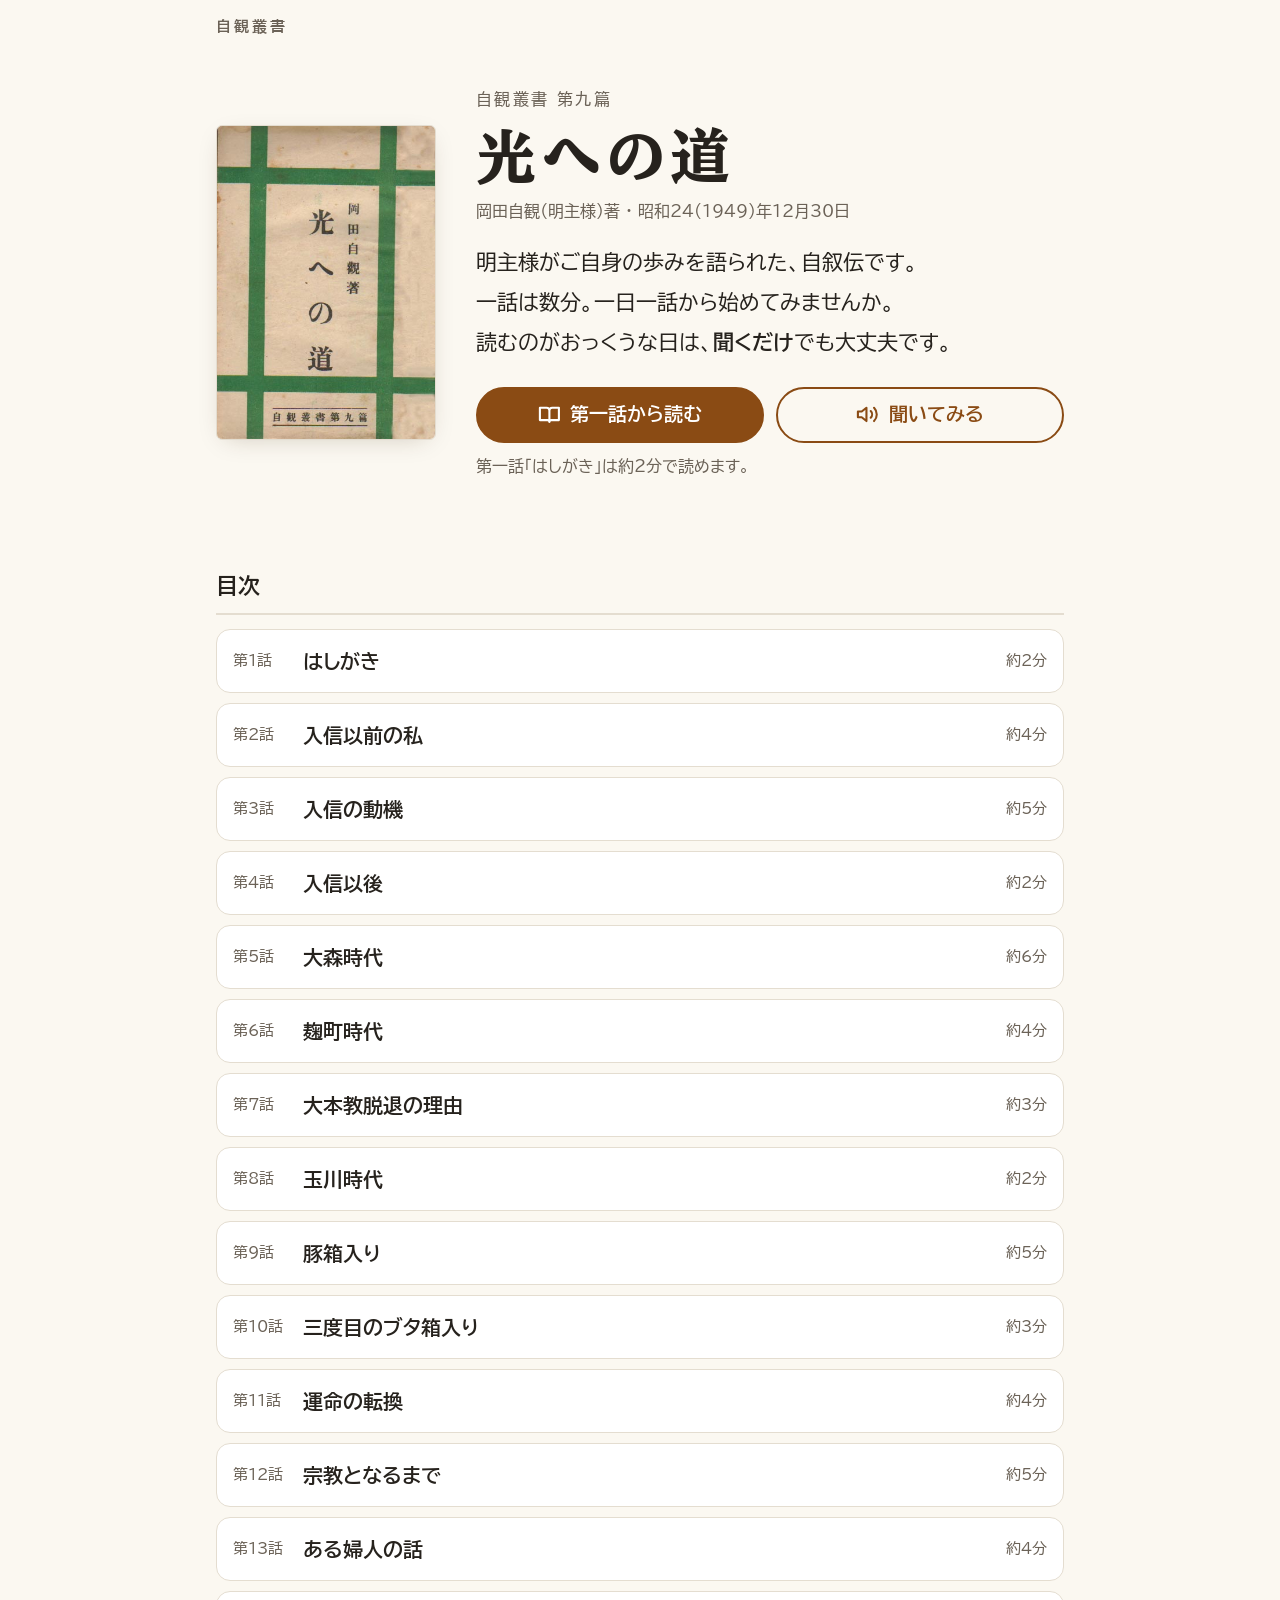
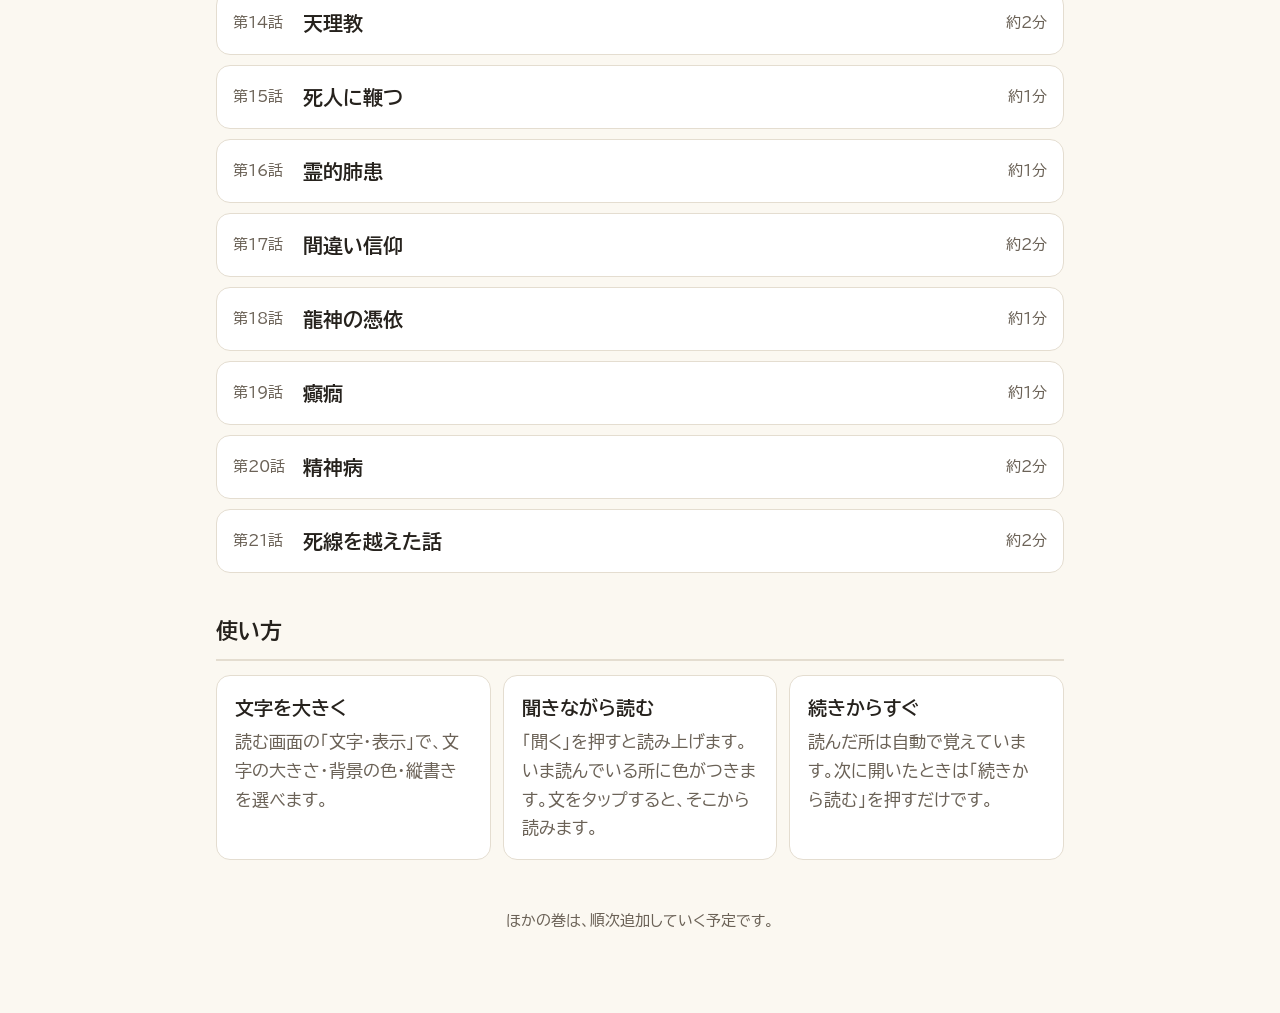
==== index.html @ 4f83bf8d "自観叢書 vol. 9「光への道」: site de leitura fácil com narração karaokê - Leitor de um capítulo por tela: letr" ====
<!doctype html>
<html lang="ja">
<head>
<meta charset="utf-8">
<meta name="viewport" content="width=device-width, initial-scale=1, viewport-fit=cover">
<title>光への道 ｜ 自観叢書</title>
<meta name="description" content="明主様の御論文集『自観叢書』を、大きな文字と読み上げで気軽に。一日一話、数分から。">
<link rel="preconnect" href="https://fonts.googleapis.com">
<link rel="preconnect" href="https://fonts.gstatic.com" crossorigin>
<link href="https://fonts.googleapis.com/css2?family=BIZ+UDMincho:wght@400;700&family=BIZ+UDPGothic:wght@400;700&display=swap" rel="stylesheet">
<link rel="stylesheet" href="css/site.css">
<script src="js/common.js"></script>
</head>
<body class="page-home">
<div class="home">

  <div class="home-top">
    <span class="brand">自観叢書</span>
  </div>

  <section class="hero" aria-labelledby="bookTitle">
    <img class="hero-cover" id="cover" src="img/covers/jikan9.JPG" alt="『光への道』表紙" width="220">
    <div>
      <p class="eyebrow" id="series">自観叢書 第九篇</p>
      <h1 id="bookTitle">光への道</h1>
      <p class="byline">岡田自観（明主様）著 ・ <span id="date"></span></p>
      <p class="lead">
        明主様がご自身の歩みを語られた、自叙伝です。<br>
        一話は数分。一日一話から始めてみませんか。<br>
        読むのがおっくうな日は、<strong>聞くだけ</strong>でも大丈夫です。
      </p>
      <div class="cta">
        <a class="btn btn-primary" id="ctaRead" href="read.html?ch=1">
          <svg viewBox="0 0 24 24" fill="none" stroke="currentColor" stroke-width="2.2" stroke-linecap="round" stroke-linejoin="round" aria-hidden="true"><path d="M2 5h7a3 3 0 0 1 3 3v12a2 2 0 0 0-2-2H2zM22 5h-7a3 3 0 0 0-3 3v12a2 2 0 0 1 2-2h8z"/></svg>
          <span id="ctaReadLabel">第一話から読む</span>
        </a>
        <a class="btn" id="ctaListen" href="read.html?ch=1&amp;listen=1">
          <svg viewBox="0 0 24 24" fill="none" stroke="currentColor" stroke-width="2.2" stroke-linecap="round" stroke-linejoin="round" aria-hidden="true"><path d="M11 5 6 9H2v6h4l5 4z"/><path d="M15.5 8.5a5 5 0 0 1 0 7M19 5a10 10 0 0 1 0 14"/></svg>
          聞いてみる
        </a>
      </div>
      <p class="cta-sub" id="ctaSub"></p>
      <div class="progress" id="progress" hidden>
        <span id="progressText"></span>
        <div class="progress-bar" aria-hidden="true"><span id="progressFill" style="width:0"></span></div>
      </div>
    </div>
  </section>

  <h2 class="section-title">目次</h2>
  <ol class="toc" id="toc"></ol>

  <h2 class="section-title">使い方</h2>
  <div class="howto">
    <div><b>文字を大きく</b><p>読む画面の「文字・表示」で、文字の大きさ・背景の色・縦書きを選べます。</p></div>
    <div><b>聞きながら読む</b><p>「聞く」を押すと読み上げます。いま読んでいる所に色がつきます。文をタップすると、そこから読みます。</p></div>
    <div><b>続きからすぐ</b><p>読んだ所は自動で覚えています。次に開いたときは「続きから読む」を押すだけです。</p></div>
  </div>

  <p class="home-foot">ほかの巻は、順次追加していく予定です。</p>
</div>

<script src="data/vol09.js"></script>
<script src="js/home.js"></script>
</body>
</html>
---- css/site.css ----
/* ============================================================
   自観叢書 — leitura acessível
   Tokens por tema em :root[data-theme]. Tamanho do texto em --fs
   (definido por js/common.js a partir das configurações).
   ============================================================ */

:root {
  --fs: 22px;
  --lh: 2.05;
  --font-gothic: 'BIZ UDPGothic', 'Hiragino Sans', 'Yu Gothic UI', 'Meiryo', sans-serif;
  --font-mincho: 'BIZ UDMincho', 'Hiragino Mincho ProN', 'Yu Mincho', serif;
  --font-text: var(--font-gothic);

  --bg: #fbf8f1;
  --surface: #ffffff;
  --ink: #26221d;
  --muted: #6b6257;
  --line: #e4ddd0;
  --accent: #8a4b14;          /* marrom-âmbar, contraste AA sobre --bg */
  --accent-ink: #ffffff;
  --accent-soft: #f3e3c6;
  --cur-bg: #fff1b8;          /* frase sendo lida */
  --done-ink: #7a2e00;        /* parte já lida (karaokê) */
  --done-bg: #ffd977;
  --focus: #1d5fbf;
  --shadow: 0 6px 24px -10px rgba(60, 40, 10, .25);
  --ok: #2f7a3b;
  color-scheme: light;
}

:root[data-theme="cream"] {
  --bg: #f4ecd8;
  --surface: #fbf5e6;
  --ink: #3a2f22;
  --muted: #6e604c;
  --line: #e0d3b6;
  --accent-soft: #ead8b2;
  --cur-bg: #fde9a4;
}

:root[data-theme="dark"] {
  --bg: #17150f;
  --surface: #221f18;
  --ink: #ece4d6;
  --muted: #a99f8f;
  --line: #3a352b;
  --accent: #e0a560;
  --accent-ink: #1a140c;
  --accent-soft: #3a2e1d;
  --cur-bg: #3b3220;
  --done-ink: #ffd27a;
  --done-bg: #5a4518;
  --focus: #7fb0ff;
  --shadow: 0 6px 24px -10px rgba(0, 0, 0, .7);
  --ok: #7cc489;
  color-scheme: dark;
}

:root[data-theme="contrast"] {
  --bg: #000000;
  --surface: #000000;
  --ink: #ffff00;
  --muted: #ffffff;
  --line: #ffffff;
  --accent: #00ffff;
  --accent-ink: #000000;
  --accent-soft: #002b2b;
  --cur-bg: #1a1a1a;
  --done-ink: #000000;
  --done-bg: #ffffff;
  --focus: #00ffff;
  --shadow: none;
  --ok: #00ff66;
  color-scheme: dark;
}

:root[data-font="mincho"] { --font-text: var(--font-mincho); }
:root[data-spacing="normal"] { --lh: 1.8; }

* { box-sizing: border-box; }

html { -webkit-text-size-adjust: 100%; }

body {
  margin: 0;
  background: var(--bg);
  color: var(--ink);
  font-family: var(--font-gothic);
  font-size: 18px;
  line-height: 1.7;
  font-feature-settings: "palt" 0;
}

a { color: var(--accent); }

:focus-visible {
  outline: 3px solid var(--focus);
  outline-offset: 2px;
  border-radius: 6px;
}

button { font: inherit; color: inherit; }

.sr-only {
  position: absolute; width: 1px; height: 1px; overflow: hidden;
  clip: rect(0 0 0 0); white-space: nowrap;
}

/* ---------- Botões ---------- */
.btn {
  display: inline-flex;
  align-items: center;
  justify-content: center;
  gap: .5em;
  min-height: 56px;
  padding: 0 1.4em;
  border-radius: 999px;
  border: 2px solid var(--accent);
  background: transparent;
  color: var(--accent);
  font-size: 19px;
  font-weight: 700;
  text-decoration: none;
  cursor: pointer;
  transition: background .15s, color .15s, transform .1s;
}
.btn:hover { background: var(--accent-soft); }
.btn:active { transform: scale(.98); }
.btn-primary { background: var(--accent); color: var(--accent-ink); }
.btn-primary:hover { background: var(--accent); filter: brightness(1.08); }
.btn svg { width: 1.2em; height: 1.2em; flex: none; }

/* ============================================================
   Página inicial
   ============================================================ */
.home { max-width: 880px; margin: 0 auto; padding: 0 16px 64px; }

.home-top {
  display: flex; align-items: center; justify-content: space-between;
  padding: 14px 0; gap: 12px;
}
.brand { font-size: 15px; font-weight: 700; letter-spacing: .2em; color: var(--muted); }

.hero {
  display: grid;
  grid-template-columns: 1fr;
  gap: 24px;
  padding: 16px 0 32px;
  align-items: center;
}
@media (min-width: 720px) {
  .hero { grid-template-columns: 220px 1fr; gap: 40px; padding: 32px 0 48px; }
}
.hero-cover {
  width: 160px; margin: 0 auto;
  border-radius: 6px;
  box-shadow: var(--shadow);
  border: 1px solid var(--line);
  display: block;
}
@media (min-width: 720px) { .hero-cover { width: 220px; } }

.eyebrow { margin: 0; color: var(--muted); font-size: 16px; letter-spacing: .15em; }
.hero h1 {
  font-family: var(--font-mincho);
  font-size: clamp(40px, 9vw, 60px);
  line-height: 1.25;
  margin: 6px 0 4px;
  font-weight: 700;
  letter-spacing: .08em;
}
.byline { margin: 0 0 18px; color: var(--muted); font-size: 16px; }
.lead { font-size: 21px; line-height: 1.9; margin: 0 0 24px; }
.cta { display: flex; flex-wrap: wrap; gap: 12px; }
.cta .btn { flex: 1 1 220px; }
.cta-sub { margin: 10px 0 0; color: var(--muted); font-size: 16px; }

.progress {
  margin-top: 22px;
  font-size: 16px;
  color: var(--muted);
}
.progress-bar {
  height: 12px; border-radius: 999px; background: var(--line); overflow: hidden; margin-top: 6px;
}
.progress-bar span { display: block; height: 100%; background: var(--ok); border-radius: 999px; transition: width .4s; }

.section-title {
  font-size: 22px; margin: 40px 0 14px; padding-bottom: 8px; border-bottom: 2px solid var(--line);
}

/* Lista de capítulos */
.toc { list-style: none; padding: 0; margin: 0; display: grid; gap: 10px; }
.toc a {
  display: grid;
  grid-template-columns: 3.2em 1fr auto;
  align-items: center;
  gap: 12px;
  min-height: 64px;
  padding: 10px 16px;
  border-radius: 14px;
  background: var(--surface);
  border: 1px solid var(--line);
  color: var(--ink);
  text-decoration: none;
}
.toc a:hover { border-color: var(--accent); }
.toc .num { color: var(--muted); font-size: 15px; white-space: nowrap; }
.toc .ttl { font-size: 20px; font-weight: 700; line-height: 1.4; }
.toc .min { color: var(--muted); font-size: 15px; white-space: nowrap; text-align: right; }
.toc .is-read .num { color: var(--ok); font-weight: 700; }
.toc .is-last { border: 2px solid var(--accent); }

.howto { display: grid; gap: 12px; grid-template-columns: 1fr; }
@media (min-width: 720px) { .howto { grid-template-columns: repeat(3, 1fr); } }
.howto div {
  background: var(--surface); border: 1px solid var(--line); border-radius: 14px; padding: 16px 18px;
}
.howto b { display: block; font-size: 19px; margin-bottom: 4px; }
.howto p { margin: 0; font-size: 17px; color: var(--muted); line-height: 1.7; }

.home-foot { margin-top: 48px; color: var(--muted); font-size: 15px; text-align: center; }

/* ============================================================
   Leitor
   ============================================================ */
.topbar {
  position: sticky; top: 0; z-index: 20;
  display: flex; align-items: center; justify-content: space-between; gap: 8px;
  padding: 8px 12px;
  background: var(--bg);
  border-bottom: 1px solid var(--line);
}
.topbar .chip {
  display: inline-flex; align-items: center; gap: 6px;
  min-height: 48px; padding: 0 14px;
  border-radius: 999px; border: 1px solid var(--line);
  background: var(--surface); color: var(--ink);
  font-size: 17px; font-weight: 700; text-decoration: none; cursor: pointer;
}
.topbar .chip { white-space: nowrap; }
.topbar .chip svg { width: 22px; height: 22px; flex: none; }
.topbar .where { font-size: 15px; color: var(--muted); text-align: center; flex: 1; min-width: 0; white-space: nowrap; overflow: hidden; text-overflow: ellipsis; }
@media (max-width: 480px) {
  .topbar { padding: 8px; gap: 6px; }
  .topbar .chip { padding: 0 10px; font-size: 16px; gap: 4px; }
  .topbar .where { display: none; }
  .topbar .chip .lg { display: none; }
}

.reader {
  max-width: 34em;
  margin: 0 auto;
  padding: 24px 16px 200px;
  font-family: var(--font-text);
  font-size: var(--fs);
  line-height: var(--lh);
}

.ch-head { margin: 8px 0 1.6em; }
.ch-kicker { font-size: .7em; color: var(--muted); letter-spacing: .1em; margin: 0; line-height: 1.6; }
.ch-title { font-size: 1.45em; line-height: 1.5; margin: .2em 0 0; font-weight: 700; }

.reader p { margin: 0 0 1.1em; }
.reader p.indent { text-indent: 1em; }
.reader .waka {
  margin: 1.4em 0; padding: .8em 1em;
  border-left: 4px solid var(--accent-soft);
  font-family: var(--font-mincho);
}
.reader .waka .s { display: block; }
.reader .waka .s + .s { padding-left: 3em; }
.reader .note {
  font-size: .85em; color: var(--muted);
  background: var(--surface); border: 1px solid var(--line); border-radius: 10px;
  padding: .5em .9em;
}

/* Frases (unidade do karaokê) */
.s { border-radius: 4px; cursor: pointer; transition: background .25s; -webkit-box-decoration-break: clone; box-decoration-break: clone; }
.s:hover { background: var(--accent-soft); }
.s.cur { background: var(--cur-bg); box-shadow: 0 0 0 3px var(--cur-bg); }
.s .k.done { color: var(--done-ink); background: var(--done-bg); }
.ch-title .s.cur { box-shadow: 0 0 0 4px var(--cur-bg); }

rt { font-size: .5em; color: var(--muted); }
.no-ruby rt { display: none; }

/* Fim do capítulo */
.ch-end {
  margin: 2.5em 0 0;
  padding: 1.2em;
  border-radius: 16px;
  background: var(--surface);
  border: 1px solid var(--line);
  font-family: var(--font-gothic);
  font-size: 18px;
  line-height: 1.7;
  text-align: center;
}
.ch-end .done-msg { font-size: 20px; font-weight: 700; color: var(--ok); margin: 0 0 .3em; }
.ch-end .sub { margin: 0 0 1em; color: var(--muted); }
.ch-end .next-ttl { display: block; font-size: 15px; font-weight: 400; opacity: .9; }
.ch-end .btn { width: 100%; margin-top: 10px; min-height: 64px; flex-direction: column; gap: 0; line-height: 1.3; padding: 8px 16px; }
.colophon { margin-top: 2em; font-size: 15px; color: var(--muted); line-height: 1.9; text-align: left; }
.colophon h3 { font-size: 16px; margin: 0 0 .4em; }

/* ---------- Escrita vertical (縦書き) ---------- */
.vertical .reader {
  writing-mode: vertical-rl;
  width: 100%;              /* fluxo ortogonal: sem isto a largura segue o conteúdo */
  max-width: none;
  height: calc(100dvh - 65px - 96px);
  margin: 0;
  padding: 24px 16px;
  overflow-x: auto;
  overflow-y: hidden;
}
.vertical .reader p { margin: 0 0 0 1.1em; }
.vertical .ch-head { margin: 0 0 0 1.6em; }
.vertical .reader .waka { border-left: none; border-top: 4px solid var(--accent-soft); margin: 0 1.4em; padding: 1em .8em; }
.vertical .reader .waka .s + .s { padding-left: 0; padding-top: 3em; }
.vertical .ch-end { writing-mode: horizontal-tb; width: min(320px, 80vw); align-self: start; margin: 0 2em 0 0; }
.vertical .s.cur { box-shadow: 0 0 0 3px var(--cur-bg); }

/* ---------- Barra do player ---------- */
.player {
  position: fixed; left: 0; right: 0; bottom: 0; z-index: 30;
  background: var(--surface);
  border-top: 1px solid var(--line);
  box-shadow: 0 -8px 24px -16px rgba(0,0,0,.35);
  padding: 10px 12px calc(10px + env(safe-area-inset-bottom));
}
.player-row {
  max-width: 640px; margin: 0 auto;
  display: grid;
  grid-template-columns: 56px minmax(120px, 1fr) 56px auto;
  gap: 8px; align-items: center;
}
.pbtn {
  min-height: 56px; min-width: 56px;
  border-radius: 999px;
  border: 1px solid var(--line);
  background: var(--bg);
  display: inline-flex; align-items: center; justify-content: center; gap: 6px;
  cursor: pointer; font-size: 16px; font-weight: 700;
}
.pbtn svg { width: 26px; height: 26px; }
.pbtn-main {
  background: var(--accent); color: var(--accent-ink); border-color: var(--accent);
  font-size: 20px; padding: 0 18px; white-space: nowrap;
}
.pbtn-main svg { width: 28px; height: 28px; }
.pbtn-main .ico-stop,
.pbtn-main.is-playing .ico-play { display: none; }
.pbtn-main.is-playing .ico-stop { display: inline; }
.pbtn-rate { padding: 4px 12px; font-size: 15px; min-width: 88px; max-width: 120px; flex-direction: column; gap: 0; line-height: 1.25; border-radius: 16px; }
.pbtn-rate small { font-size: 12px; font-weight: 400; color: var(--muted); }
.pbtn[disabled] { opacity: .45; cursor: default; }
.player-msg { max-width: 640px; margin: 8px auto 0; font-size: 15px; color: var(--muted); text-align: center; }
.player-msg:empty { display: none; }
.pulse { animation: pulse 1.6s ease-in-out infinite; }
@keyframes pulse { 0%, 100% { box-shadow: 0 0 0 0 rgba(138, 75, 20, .45); } 50% { box-shadow: 0 0 0 12px rgba(138, 75, 20, 0); } }

/* Botão "voltar à posição" quando o usuário rola durante a leitura */
.follow-btn {
  position: fixed; right: 16px; bottom: calc(96px + env(safe-area-inset-bottom)); z-index: 31;
  min-height: 52px; padding: 0 18px; border-radius: 999px;
  background: var(--ink); color: var(--bg); border: none;
  font-size: 16px; font-weight: 700; box-shadow: var(--shadow); cursor: pointer;
}
.follow-btn[hidden] { display: none; }

/* ---------- Painéis (目次 / 設定) ---------- */
.sheet { position: fixed; inset: 0; z-index: 50; display: none; }
.sheet.open { display: block; }
.sheet-backdrop { position: absolute; inset: 0; background: rgba(0,0,0,.45); }
.sheet-card {
  position: absolute; left: 0; right: 0; bottom: 0;
  max-height: 88dvh; overflow-y: auto;
  background: var(--bg); color: var(--ink);
  border-radius: 20px 20px 0 0;
  padding: 8px 16px calc(24px + env(safe-area-inset-bottom));
  font-family: var(--font-gothic);
  writing-mode: horizontal-tb;
}
@media (min-width: 720px) {
  .sheet-card { left: 50%; right: auto; width: 600px; transform: translateX(-50%); bottom: 24px; border-radius: 20px; max-height: 84dvh; }
}
.sheet-head { display: flex; align-items: center; justify-content: space-between; position: sticky; top: 0; background: var(--bg); padding: 8px 0; z-index: 1; }
.sheet-head h2 { font-size: 21px; margin: 0; }

.opt { margin: 14px 0 20px; }
.opt-label { font-size: 17px; font-weight: 700; margin: 0 0 8px; }
.seg { display: flex; flex-wrap: wrap; gap: 8px; }
.seg button {
  flex: 1 1 0; min-width: 72px; min-height: 52px; padding: 4px 10px;
  border-radius: 12px; border: 2px solid var(--line); background: var(--surface);
  cursor: pointer; font-size: 17px; font-weight: 700; line-height: 1.3;
}
.seg button[aria-pressed="true"] { border-color: var(--accent); background: var(--accent-soft); }
.seg small { font-size: 13px; font-weight: 400; color: var(--muted); }
.opt[hidden] { display: none; }
.seg .sw { display: block; width: 100%; height: 14px; border-radius: 4px; margin-top: 4px; border: 1px solid var(--line); }
.opt select {
  width: 100%; min-height: 52px; font-size: 17px; padding: 0 12px;
  border-radius: 12px; border: 2px solid var(--line); background: var(--surface); color: var(--ink);
}
.opt .hint { margin: 6px 0 0; color: var(--muted); font-size: 15px; }
.sample { padding: 12px 14px; border: 1px dashed var(--line); border-radius: 12px; font-family: var(--font-text); font-size: var(--fs); line-height: var(--lh); }

.sheet .toc a { min-height: 58px; }

/* ---------- Impressão ---------- */
@media print {
  .topbar, .player, .follow-btn, .sheet, .ch-end .btn { display: none !important; }
  body { background: #fff; color: #000; }
  .reader { padding: 0; max-width: none; font-size: 12pt; }
  .s.cur, .s .k.done { background: none !important; box-shadow: none !important; color: inherit !important; }
}

@media (prefers-reduced-motion: reduce) {
  * { transition: none !important; animation: none !important; scroll-behavior: auto !important; }
}
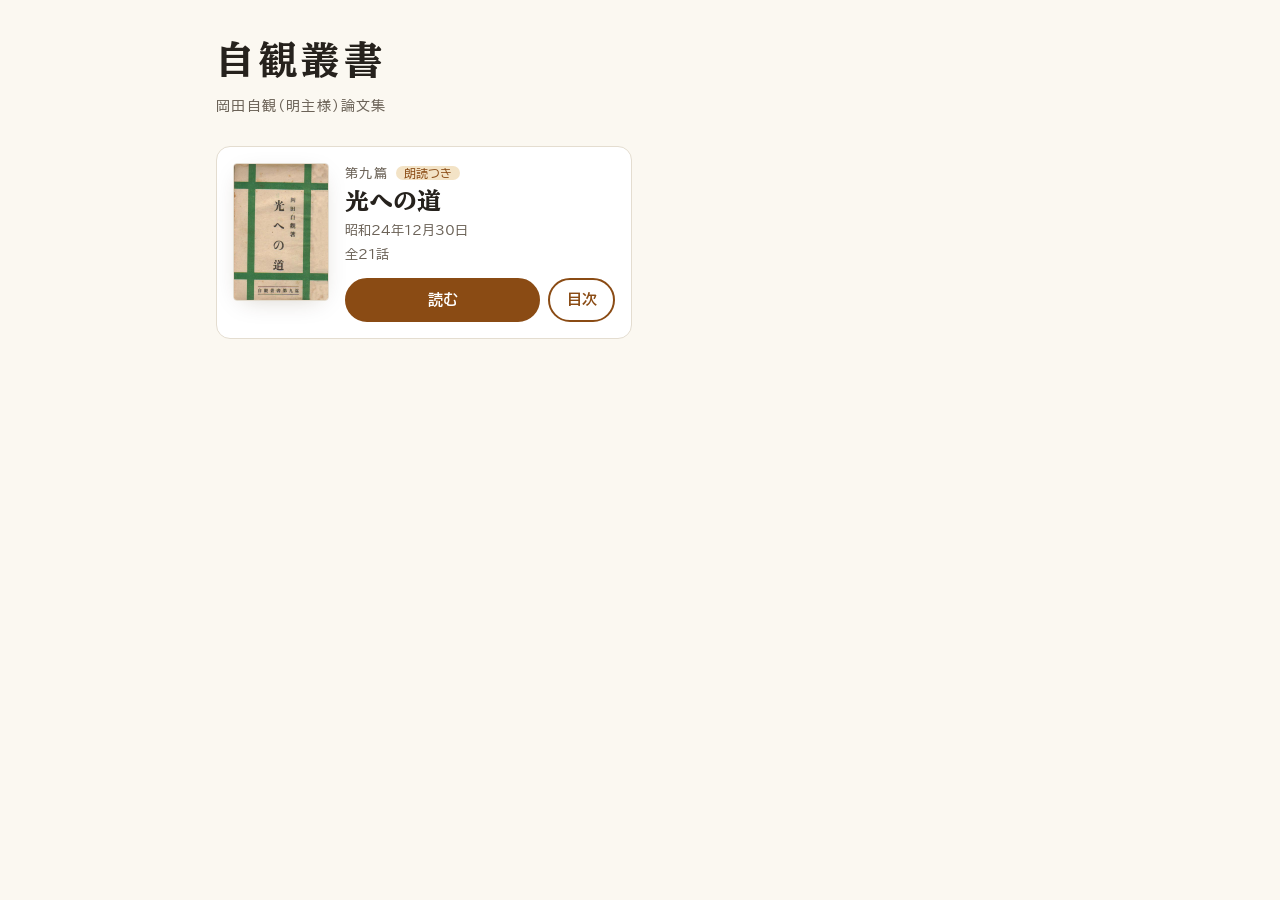
==== commit c39487b2: "Estante de volumes, sem texto de convite e letras menores - index.html vira a estante do 自観叢書 (um ca" ====
--- a/index.html
+++ b/index.html
@@ -3,64 +3,25 @@
 <head>
 <meta charset="utf-8">
 <meta name="viewport" content="width=device-width, initial-scale=1, viewport-fit=cover">
-<title>光への道 ｜ 自観叢書</title>
-<meta name="description" content="明主様の御論文集『自観叢書』を、大きな文字と読み上げで気軽に。一日一話、数分から。">
+<title>自観叢書</title>
+<meta name="description" content="岡田自観（明主様）の論文集『自観叢書』。朗読つきで、続きからすぐに読めます。">
 <link rel="preconnect" href="https://fonts.googleapis.com">
 <link rel="preconnect" href="https://fonts.gstatic.com" crossorigin>
 <link href="https://fonts.googleapis.com/css2?family=BIZ+UDMincho:wght@400;700&family=BIZ+UDPGothic:wght@400;700&display=swap" rel="stylesheet">
 <link rel="stylesheet" href="css/site.css">
+<script src="data/library.js"></script>
 <script src="js/common.js"></script>
 </head>
 <body class="page-home">
 <div class="home">
+  <header class="shelf-head">
+    <h1>自観叢書</h1>
+    <p>岡田自観（明主様）論文集</p>
+  </header>
 
-  <div class="home-top">
-    <span class="brand">自観叢書</span>
-  </div>
-
-  <section class="hero" aria-labelledby="bookTitle">
-    <img class="hero-cover" id="cover" src="img/covers/jikan9.JPG" alt="『光への道』表紙" width="220">
-    <div>
-      <p class="eyebrow" id="series">自観叢書 第九篇</p>
-      <h1 id="bookTitle">光への道</h1>
-      <p class="byline">岡田自観（明主様）著 ・ <span id="date"></span></p>
-      <p class="lead">
-        明主様がご自身の歩みを語られた、自叙伝です。<br>
-        一話は数分。一日一話から始めてみませんか。<br>
-        読むのがおっくうな日は、<strong>聞くだけ</strong>でも大丈夫です。
-      </p>
-      <div class="cta">
-        <a class="btn btn-primary" id="ctaRead" href="read.html?ch=1">
-          <svg viewBox="0 0 24 24" fill="none" stroke="currentColor" stroke-width="2.2" stroke-linecap="round" stroke-linejoin="round" aria-hidden="true"><path d="M2 5h7a3 3 0 0 1 3 3v12a2 2 0 0 0-2-2H2zM22 5h-7a3 3 0 0 0-3 3v12a2 2 0 0 1 2-2h8z"/></svg>
-          <span id="ctaReadLabel">第一話から読む</span>
-        </a>
-        <a class="btn" id="ctaListen" href="read.html?ch=1&amp;listen=1">
-          <svg viewBox="0 0 24 24" fill="none" stroke="currentColor" stroke-width="2.2" stroke-linecap="round" stroke-linejoin="round" aria-hidden="true"><path d="M11 5 6 9H2v6h4l5 4z"/><path d="M15.5 8.5a5 5 0 0 1 0 7M19 5a10 10 0 0 1 0 14"/></svg>
-          聞いてみる
-        </a>
-      </div>
-      <p class="cta-sub" id="ctaSub"></p>
-      <div class="progress" id="progress" hidden>
-        <span id="progressText"></span>
-        <div class="progress-bar" aria-hidden="true"><span id="progressFill" style="width:0"></span></div>
-      </div>
-    </div>
-  </section>
-
-  <h2 class="section-title">目次</h2>
-  <ol class="toc" id="toc"></ol>
-
-  <h2 class="section-title">使い方</h2>
-  <div class="howto">
-    <div><b>文字を大きく</b><p>読む画面の「文字・表示」で、文字の大きさ・背景の色・縦書きを選べます。</p></div>
-    <div><b>聞きながら読む</b><p>「聞く」を押すと読み上げます。いま読んでいる所に色がつきます。文をタップすると、そこから読みます。</p></div>
-    <div><b>続きからすぐ</b><p>読んだ所は自動で覚えています。次に開いたときは「続きから読む」を押すだけです。</p></div>
-  </div>
-
-  <p class="home-foot">ほかの巻は、順次追加していく予定です。</p>
+  <ul class="shelf" id="shelf"></ul>
 </div>
 
-<script src="data/vol09.js"></script>
-<script src="js/home.js"></script>
+<script src="js/shelf.js"></script>
 </body>
 </html>
--- a/css/site.css
+++ b/css/site.css
@@ -86,7 +86,7 @@
   background: var(--bg);
   color: var(--ink);
   font-family: var(--font-gothic);
-  font-size: 18px;
+  font-size: 16px;
   line-height: 1.7;
   font-feature-settings: "palt" 0;
 }
@@ -112,13 +112,13 @@
   align-items: center;
   justify-content: center;
   gap: .5em;
-  min-height: 56px;
-  padding: 0 1.4em;
+  min-height: 50px;
+  padding: 0 1.3em;
   border-radius: 999px;
   border: 2px solid var(--accent);
   background: transparent;
   color: var(--accent);
-  font-size: 19px;
+  font-size: 17px;
   font-weight: 700;
   text-decoration: none;
   cursor: pointer;
@@ -139,7 +139,7 @@
   display: flex; align-items: center; justify-content: space-between;
   padding: 14px 0; gap: 12px;
 }
-.brand { font-size: 15px; font-weight: 700; letter-spacing: .2em; color: var(--muted); }
+.brand { font-size: 14px; font-weight: 700; letter-spacing: .2em; color: var(--muted); text-decoration: none; }
 
 .hero {
   display: grid;
@@ -149,45 +149,66 @@
   align-items: center;
 }
 @media (min-width: 720px) {
-  .hero { grid-template-columns: 220px 1fr; gap: 40px; padding: 32px 0 48px; }
+  .hero { grid-template-columns: 180px 1fr; gap: 36px; padding: 28px 0 40px; }
 }
 .hero-cover {
-  width: 160px; margin: 0 auto;
+  width: 130px; margin: 0 auto;
   border-radius: 6px;
   box-shadow: var(--shadow);
   border: 1px solid var(--line);
   display: block;
 }
-@media (min-width: 720px) { .hero-cover { width: 220px; } }
-
-.eyebrow { margin: 0; color: var(--muted); font-size: 16px; letter-spacing: .15em; }
+@media (min-width: 720px) { .hero-cover { width: 180px; } }
+
+.eyebrow { margin: 0; color: var(--muted); font-size: 14px; letter-spacing: .15em; }
 .hero h1 {
   font-family: var(--font-mincho);
-  font-size: clamp(40px, 9vw, 60px);
+  font-size: clamp(30px, 7vw, 46px);
   line-height: 1.25;
   margin: 6px 0 4px;
   font-weight: 700;
   letter-spacing: .08em;
 }
-.byline { margin: 0 0 18px; color: var(--muted); font-size: 16px; }
+.byline { margin: 0 0 18px; color: var(--muted); font-size: 14px; }
 .lead { font-size: 21px; line-height: 1.9; margin: 0 0 24px; }
 .cta { display: flex; flex-wrap: wrap; gap: 12px; }
 .cta .btn { flex: 1 1 220px; }
-.cta-sub { margin: 10px 0 0; color: var(--muted); font-size: 16px; }
+.cta-sub { margin: 10px 0 0; color: var(--muted); font-size: 14px; }
 
 .progress {
-  margin-top: 22px;
-  font-size: 16px;
+  margin-top: 20px;
+  font-size: 14px;
   color: var(--muted);
 }
 .progress-bar {
-  height: 12px; border-radius: 999px; background: var(--line); overflow: hidden; margin-top: 6px;
+  height: 8px; border-radius: 999px; background: var(--line); overflow: hidden; margin-top: 6px;
 }
 .progress-bar span { display: block; height: 100%; background: var(--ok); border-radius: 999px; transition: width .4s; }
 
 .section-title {
-  font-size: 22px; margin: 40px 0 14px; padding-bottom: 8px; border-bottom: 2px solid var(--line);
-}
+  font-size: 18px; margin: 32px 0 12px; padding-bottom: 8px; border-bottom: 2px solid var(--line);
+}
+
+/* Estante (index.html): um cartão por volume */
+.shelf-head { padding: 28px 0 8px; }
+.shelf-head h1 { font-family: var(--font-mincho); font-size: clamp(28px, 6vw, 38px); letter-spacing: .12em; margin: 0; }
+.shelf-head p { margin: 2px 0 0; color: var(--muted); font-size: 14px; letter-spacing: .1em; }
+.shelf { list-style: none; padding: 0; margin: 20px 0 0; display: grid; gap: 16px; }
+@media (min-width: 720px) { .shelf { grid-template-columns: repeat(2, 1fr); } }
+.vol-card {
+  display: grid; grid-template-columns: 96px 1fr; gap: 16px; align-items: start;
+  padding: 16px; border-radius: 14px; background: var(--surface); border: 1px solid var(--line);
+}
+.vol-cover img { width: 96px; display: block; border-radius: 4px; border: 1px solid var(--line); box-shadow: var(--shadow); }
+.vol-num { margin: 0; font-size: 13px; color: var(--muted); letter-spacing: .1em; }
+.vol-num .badge { margin-left: 8px; padding: 1px 8px; border-radius: 999px; background: var(--accent-soft); color: var(--accent); font-size: 12px; letter-spacing: 0; }
+.vol-title { margin: 0; font-family: var(--font-mincho); font-size: 24px; line-height: 1.35; }
+.vol-title a { color: var(--ink); text-decoration: none; }
+.vol-meta, .vol-status { margin: 2px 0 0; font-size: 13px; color: var(--muted); }
+.vol-card .progress-bar { margin-top: 6px; }
+.vol-actions { display: flex; flex-wrap: wrap; gap: 8px; margin-top: 12px; }
+.vol-actions .btn { min-height: 44px; font-size: 15px; padding: 0 1.1em; }
+.vol-actions .btn-primary { flex: 1 1 auto; }
 
 /* Lista de capítulos */
 .toc { list-style: none; padding: 0; margin: 0; display: grid; gap: 10px; }
@@ -196,18 +217,18 @@
   grid-template-columns: 3.2em 1fr auto;
   align-items: center;
   gap: 12px;
-  min-height: 64px;
-  padding: 10px 16px;
-  border-radius: 14px;
+  min-height: 54px;
+  padding: 8px 14px;
+  border-radius: 12px;
   background: var(--surface);
   border: 1px solid var(--line);
   color: var(--ink);
   text-decoration: none;
 }
 .toc a:hover { border-color: var(--accent); }
-.toc .num { color: var(--muted); font-size: 15px; white-space: nowrap; }
-.toc .ttl { font-size: 20px; font-weight: 700; line-height: 1.4; }
-.toc .min { color: var(--muted); font-size: 15px; white-space: nowrap; text-align: right; }
+.toc .num { color: var(--muted); font-size: 13px; white-space: nowrap; }
+.toc .ttl { font-size: 17px; font-weight: 700; line-height: 1.4; }
+.toc .min { color: var(--muted); font-size: 13px; white-space: nowrap; text-align: right; }
 .toc .is-read .num { color: var(--ok); font-weight: 700; }
 .toc .is-last { border: 2px solid var(--accent); }
 
@@ -233,14 +254,14 @@
 }
 .topbar .chip {
   display: inline-flex; align-items: center; gap: 6px;
-  min-height: 48px; padding: 0 14px;
+  min-height: 44px; padding: 0 14px;
   border-radius: 999px; border: 1px solid var(--line);
   background: var(--surface); color: var(--ink);
-  font-size: 17px; font-weight: 700; text-decoration: none; cursor: pointer;
+  font-size: 15px; font-weight: 700; text-decoration: none; cursor: pointer;
 }
 .topbar .chip { white-space: nowrap; }
 .topbar .chip svg { width: 22px; height: 22px; flex: none; }
-.topbar .where { font-size: 15px; color: var(--muted); text-align: center; flex: 1; min-width: 0; white-space: nowrap; overflow: hidden; text-overflow: ellipsis; }
+.topbar .where { font-size: 13px; color: var(--muted); text-align: center; flex: 1; min-width: 0; white-space: nowrap; overflow: hidden; text-overflow: ellipsis; }
 @media (max-width: 480px) {
   .topbar { padding: 8px; gap: 6px; }
   .topbar .chip { padding: 0 10px; font-size: 16px; gap: 4px; }
@@ -294,11 +315,11 @@
   background: var(--surface);
   border: 1px solid var(--line);
   font-family: var(--font-gothic);
-  font-size: 18px;
+  font-size: 16px;
   line-height: 1.7;
   text-align: center;
 }
-.ch-end .done-msg { font-size: 20px; font-weight: 700; color: var(--ok); margin: 0 0 .3em; }
+.ch-end .done-msg { font-size: 17px; font-weight: 700; color: var(--ok); margin: 0 0 .3em; }
 .ch-end .sub { margin: 0 0 1em; color: var(--muted); }
 .ch-end .next-ttl { display: block; font-size: 15px; font-weight: 400; opacity: .9; }
 .ch-end .btn { width: 100%; margin-top: 10px; min-height: 64px; flex-direction: column; gap: 0; line-height: 1.3; padding: 8px 16px; }
@@ -334,27 +355,27 @@
 .player-row {
   max-width: 640px; margin: 0 auto;
   display: grid;
-  grid-template-columns: 56px minmax(120px, 1fr) 56px auto;
+  grid-template-columns: 50px minmax(120px, 1fr) 50px auto;
   gap: 8px; align-items: center;
 }
 .pbtn {
-  min-height: 56px; min-width: 56px;
+  min-height: 50px; min-width: 50px;
   border-radius: 999px;
   border: 1px solid var(--line);
   background: var(--bg);
   display: inline-flex; align-items: center; justify-content: center; gap: 6px;
   cursor: pointer; font-size: 16px; font-weight: 700;
 }
-.pbtn svg { width: 26px; height: 26px; }
+.pbtn svg { width: 22px; height: 22px; }
 .pbtn-main {
   background: var(--accent); color: var(--accent-ink); border-color: var(--accent);
-  font-size: 20px; padding: 0 18px; white-space: nowrap;
-}
-.pbtn-main svg { width: 28px; height: 28px; }
+  font-size: 17px; padding: 0 18px; white-space: nowrap;
+}
+.pbtn-main svg { width: 24px; height: 24px; }
 .pbtn-main .ico-stop,
 .pbtn-main.is-playing .ico-play { display: none; }
 .pbtn-main.is-playing .ico-stop { display: inline; }
-.pbtn-rate { padding: 4px 12px; font-size: 15px; min-width: 88px; max-width: 120px; flex-direction: column; gap: 0; line-height: 1.25; border-radius: 16px; }
+.pbtn-rate { padding: 4px 12px; font-size: 13px; min-width: 88px; max-width: 120px; flex-direction: column; gap: 0; line-height: 1.25; border-radius: 16px; }
 .pbtn-rate small { font-size: 12px; font-weight: 400; color: var(--muted); }
 .pbtn[disabled] { opacity: .45; cursor: default; }
 .player-msg { max-width: 640px; margin: 8px auto 0; font-size: 15px; color: var(--muted); text-align: center; }
@@ -364,7 +385,7 @@
 
 /* Botão "voltar à posição" quando o usuário rola durante a leitura */
 .follow-btn {
-  position: fixed; right: 16px; bottom: calc(96px + env(safe-area-inset-bottom)); z-index: 31;
+  position: fixed; right: 16px; bottom: calc(88px + env(safe-area-inset-bottom)); z-index: 31;
   min-height: 52px; padding: 0 18px; border-radius: 999px;
   background: var(--ink); color: var(--bg); border: none;
   font-size: 16px; font-weight: 700; box-shadow: var(--shadow); cursor: pointer;
@@ -388,15 +409,15 @@
   .sheet-card { left: 50%; right: auto; width: 600px; transform: translateX(-50%); bottom: 24px; border-radius: 20px; max-height: 84dvh; }
 }
 .sheet-head { display: flex; align-items: center; justify-content: space-between; position: sticky; top: 0; background: var(--bg); padding: 8px 0; z-index: 1; }
-.sheet-head h2 { font-size: 21px; margin: 0; }
+.sheet-head h2 { font-size: 18px; margin: 0; }
 
 .opt { margin: 14px 0 20px; }
-.opt-label { font-size: 17px; font-weight: 700; margin: 0 0 8px; }
+.opt-label { font-size: 15px; font-weight: 700; margin: 0 0 8px; }
 .seg { display: flex; flex-wrap: wrap; gap: 8px; }
 .seg button {
-  flex: 1 1 0; min-width: 72px; min-height: 52px; padding: 4px 10px;
+  flex: 1 1 0; min-width: 72px; min-height: 46px; padding: 4px 10px;
   border-radius: 12px; border: 2px solid var(--line); background: var(--surface);
-  cursor: pointer; font-size: 17px; font-weight: 700; line-height: 1.3;
+  cursor: pointer; font-size: 15px; font-weight: 700; line-height: 1.3;
 }
 .seg button[aria-pressed="true"] { border-color: var(--accent); background: var(--accent-soft); }
 .seg small { font-size: 13px; font-weight: 400; color: var(--muted); }
